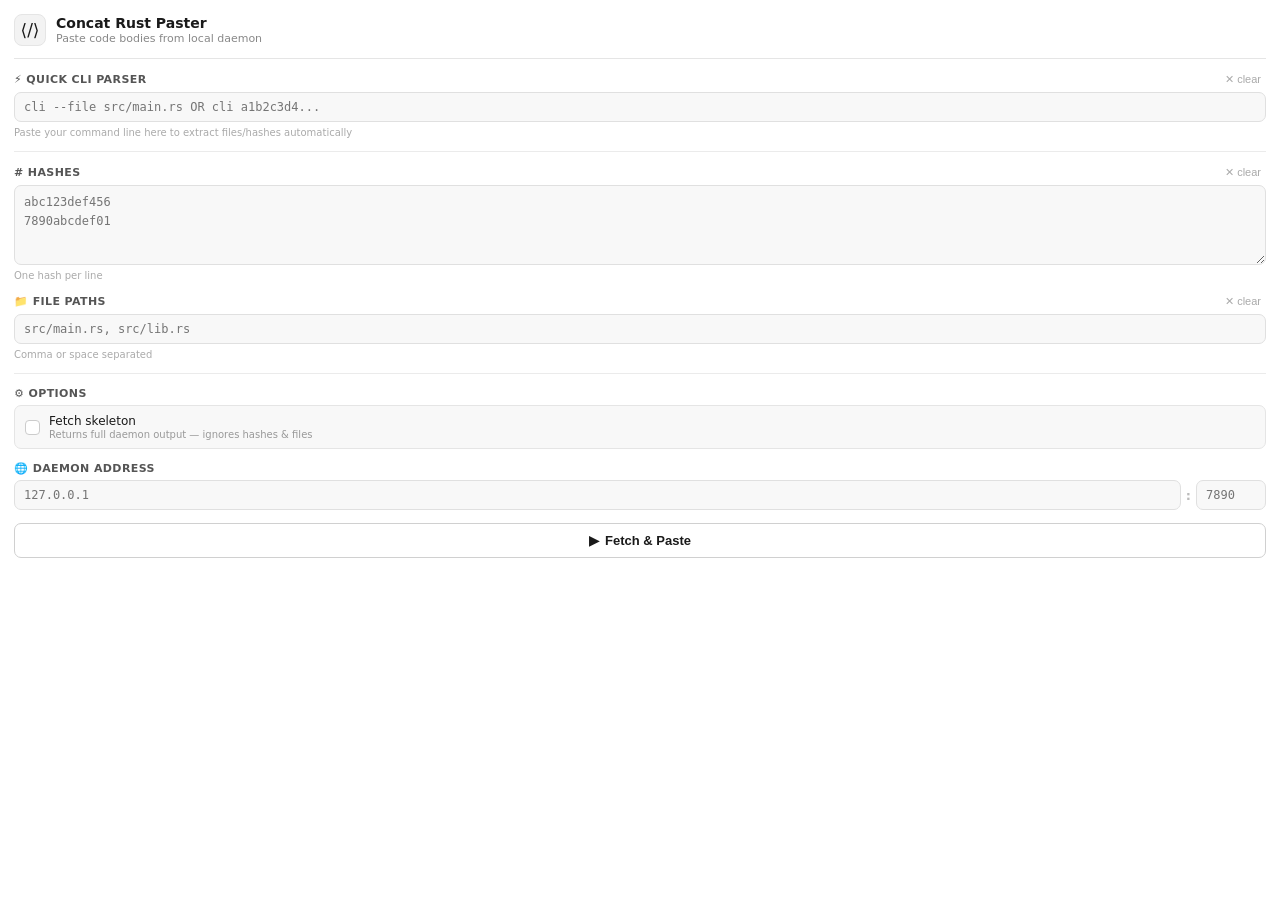
==== ext/sidepanel.html @ 9339d4d3 "feat: enhance browser extension path resolution and repository support - Implement `resolvePath` and" ====
<!DOCTYPE html>
<html>
<head>
  <meta charset="utf-8">
  <style>
    *, *::before, *::after { box-sizing: border-box; margin: 0; padding: 0; }
    body {
      font-family: system-ui, sans-serif;
      font-size: 13px;
      background: #fff;
      color: #1a1a1a;
      padding: 14px;
      display: flex;
      flex-direction: column;
      gap: 13px;
    }

    /* ── Header ── */
    .header {
      display: flex;
      align-items: center;
      gap: 10px;
      padding-bottom: 12px;
      border-bottom: 1px solid #e5e5e5;
    }
    .header-icon {
      width: 32px; height: 32px;
      border-radius: 8px;
      background: #f3f3f3;
      border: 1px solid #e5e5e5;
      display: flex; align-items: center; justify-content: center;
      font-size: 17px;
      flex-shrink: 0;
    }
    .header-title { font-size: 14px; font-weight: 600; }
    .header-sub   { font-size: 11px; color: #888; margin-top: 1px; }

    /* ── Section ── */
    .section { display: flex; flex-direction: column; gap: 5px; }
    .section-label {
      display: flex; justify-content: space-between; align-items: center;
    }
    .label {
      font-size: 11px; font-weight: 600;
      color: #555; text-transform: uppercase; letter-spacing: .4px;
    }
    .btn-clear {
      font-size: 11px; color: #aaa; cursor: pointer;
      border: none; background: none; padding: 2px 5px;
      border-radius: 4px; line-height: 1;
    }
    .btn-clear:hover { color: #555; background: #f0f0f0; }

    textarea, input[type="text"], input[type="number"] {
      width: 100%;
      background: #f8f8f8;
      border: 1px solid #e0e0e0;
      border-radius: 7px;
      padding: 7px 9px;
      font-size: 12px;
      font-family: 'Menlo', 'Consolas', monospace;
      color: #1a1a1a;
      outline: none;
      transition: border-color .15s, box-shadow .15s;
    }
    textarea { height: 80px; resize: vertical; line-height: 1.55; }
    textarea:focus, input:focus {
      border-color: #aaa;
      box-shadow: 0 0 0 2px rgba(0,0,0,0.06);
    }
    .field-hint { font-size: 10px; color: #aaa; }

    /* ── Daemon row ── */
    .addr-row { display: flex; align-items: center; gap: 5px; }
    .addr-row input[type="text"]   { flex: 1; min-width: 0; }
    .addr-row input[type="number"] { width: 70px; }
    .addr-sep { color: #bbb; flex-shrink: 0; font-weight: 600; }

    /* ── Skeleton toggle ── */
    .toggle-row {
      display: flex; align-items: center; gap: 9px;
      padding: 8px 10px;
      background: #f8f8f8;
      border: 1px solid #e5e5e5;
      border-radius: 7px;
      cursor: pointer;
      user-select: none;
    }
    .toggle-row:hover { background: #f0f0f0; }
    .toggle-box {
      width: 15px; height: 15px;
      border-radius: 4px;
      border: 1.5px solid #ccc;
      background: #fff;
      flex-shrink: 0;
      display: flex; align-items: center; justify-content: center;
      transition: background .15s, border-color .15s;
      font-size: 10px; color: #fff;
    }
    .toggle-box.checked { background: #333; border-color: #333; }
    .toggle-text { font-size: 12px; font-weight: 500; }
    .toggle-sub  { font-size: 10px; color: #999; margin-top: 1px; }

    /* ── Divider ── */
    .divider { height: 1px; background: #ebebeb; }

    /* ── Fetch button ── */
    .fetch-btn {
      width: 100%; padding: 9px;
      border: 1px solid #d0d0d0;
      border-radius: 7px;
      background: #fff;
      color: #1a1a1a;
      font-size: 13px; font-weight: 600;
      cursor: pointer;
      display: flex; align-items: center; justify-content: center; gap: 6px;
      transition: background .15s;
    }
    .fetch-btn:hover   { background: #f4f4f4; }
    .fetch-btn:active  { transform: scale(0.99); }
    .fetch-btn:disabled { opacity: .5; cursor: not-allowed; }

    /* ── Status box ── */
    .status-box {
      border-radius: 7px;
      padding: 8px 10px;
      font-size: 12px;
      line-height: 1.5;
      display: none;
    }
    .status-box.loading {
      display: flex; align-items: center; gap: 8px;
      background: #f5f5f5;
      border: 1px solid #e5e5e5;
      color: #666;
    }
    .status-box.success {
      display: block;
      background: #f0faf4;
      border: 1px solid #b2dfc4;
      color: #1d6b3e;
    }
    .status-box.error {
      display: block;
      background: #fff3f3;
      border: 1px solid #f5b8b8;
      color: #b03030;
    }
    .status-title { font-weight: 600; margin-bottom: 5px; }
    .status-items { display: flex; flex-direction: column; gap: 3px; }
    .status-item  { display: flex; align-items: center; gap: 5px; font-size: 11px; }

    .spinner {
      width: 12px; height: 12px;
      border: 1.5px solid #ccc;
      border-top-color: #888;
      border-radius: 50%;
      animation: spin .7s linear infinite;
      flex-shrink: 0;
    }
    @keyframes spin { to { transform: rotate(360deg); } }

    /* ── Dimmed state ── */
    .dimmed { opacity: .35; pointer-events: none; }
  </style>
</head>
<body>

  <!-- Header -->
  <div class="header">
    <div class="header-icon">⟨/⟩</div>
    <div>
      <div class="header-title" id="headerTitle">Concat Rust Paster</div>
      <div class="header-sub">Paste code bodies from local daemon</div>
    </div>
  </div>

  <!-- Quick Command Line Parser -->
  <div class="section">
    <div class="section-label">
      <span class="label">⚡ Quick CLI Parser</span>
      <button class="btn-clear" id="clearQuickCommand">✕ clear</button>
    </div>
    <input type="text" id="quickCommand" placeholder="cli --file src/main.rs OR cli a1b2c3d4..." spellcheck="false">
    <span class="field-hint">Paste your command line here to extract files/hashes automatically</span>
  </div>
  

  <div class="divider"></div>

  <!-- Hashes -->
  <div class="section" id="hashSection">
    <div class="section-label">
      <span class="label"># Hashes</span>
      <button class="btn-clear" id="clearHashes">✕ clear</button>
    </div>
    <textarea id="hashes" placeholder="abc123def456&#10;7890abcdef01" spellcheck="false"></textarea>
    <span class="field-hint">One hash per line</span>
  </div>

  <!-- Files -->
  <div class="section" id="fileSection">
    <div class="section-label">
      <span class="label">📁 File paths</span>
      <button class="btn-clear" id="clearFiles">✕ clear</button>
    </div>
    <input type="text" id="files" placeholder="src/main.rs, src/lib.rs" spellcheck="false">
    <span class="field-hint">Comma or space separated</span>
  </div>

  <div class="divider"></div>

  <!-- Skeleton toggle -->
  <div class="section">
    <span class="label">⚙ Options</span>
    <label class="toggle-row" id="skeletonRow">
      <div class="toggle-box" id="skeletonBox"></div>
      <div>
        <div class="toggle-text">Fetch skeleton</div>
        <div class="toggle-sub">Returns full daemon output — ignores hashes &amp; files</div>
      </div>
    </label>
  </div>

  <!-- Daemon address -->
  <div class="section">
    <span class="label">🌐 Daemon address</span>
    <div class="addr-row">
      <input type="text"   id="host" placeholder="127.0.0.1">
      <span class="addr-sep">:</span>
      <input type="number" id="port" placeholder="7890">
    </div>
  </div>

  <!-- Fetch button -->
  <button class="fetch-btn" id="fetchBtn">
    <span id="fetchBtnIcon">▶</span>
    <span id="fetchBtnLabel">Fetch &amp; Paste</span>
  </button>

  <!-- Status -->
  <div class="status-box" id="statusBox">
    <div class="spinner" id="spinner" style="display:none"></div>
    <div id="statusContent"></div>
  </div>

  <script src="sidepanel.js"></script>
</body>
</html>
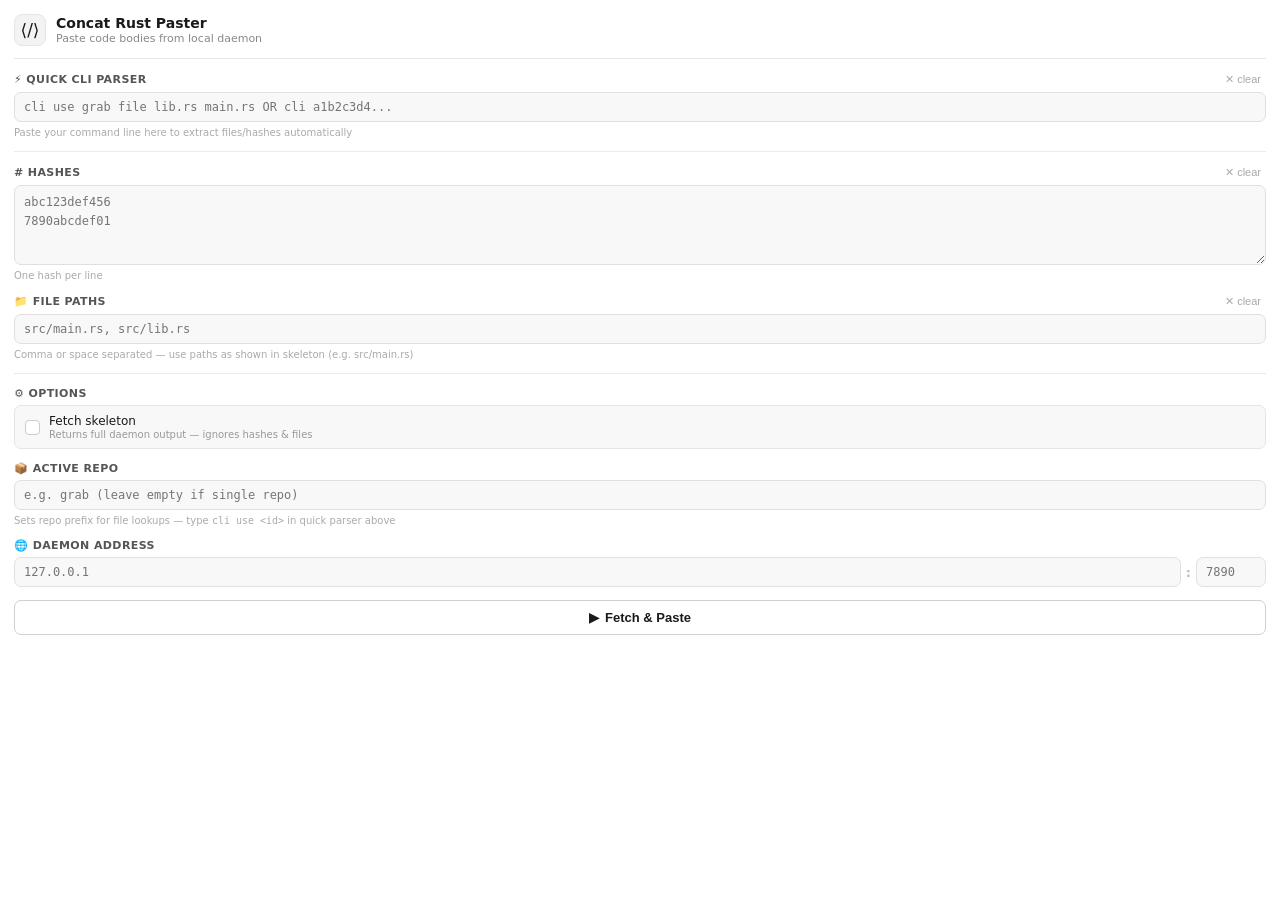
==== commit ff4bad79: "feat: improve browser extension path resolution and UI - Add "Active repo" input field and styling t" ====
--- a/ext/sidepanel.html
+++ b/ext/sidepanel.html
@@ -76,6 +76,11 @@
     .addr-row input[type="number"] { width: 70px; }
     .addr-sep { color: #bbb; flex-shrink: 0; font-weight: 600; }
 
+    /* ── Repo row ── */
+    .repo-row { display: flex; align-items: center; gap: 5px; }
+    .repo-row input[type="text"] { flex: 1; min-width: 0; }
+    .repo-hint { font-size: 10px; color: #aaa; }
+
     /* ── Skeleton toggle ── */
     .toggle-row {
       display: flex; align-items: center; gap: 9px;
@@ -181,10 +186,9 @@
       <span class="label">⚡ Quick CLI Parser</span>
       <button class="btn-clear" id="clearQuickCommand">✕ clear</button>
     </div>
-    <input type="text" id="quickCommand" placeholder="cli --file src/main.rs OR cli a1b2c3d4..." spellcheck="false">
+    <input type="text" id="quickCommand" placeholder="cli use grab file lib.rs main.rs OR cli a1b2c3d4..." spellcheck="false">
     <span class="field-hint">Paste your command line here to extract files/hashes automatically</span>
   </div>
-  
 
   <div class="divider"></div>
 
@@ -205,7 +209,7 @@
       <button class="btn-clear" id="clearFiles">✕ clear</button>
     </div>
     <input type="text" id="files" placeholder="src/main.rs, src/lib.rs" spellcheck="false">
-    <span class="field-hint">Comma or space separated</span>
+    <span class="field-hint">Comma or space separated — use paths as shown in skeleton (e.g. src/main.rs)</span>
   </div>
 
   <div class="divider"></div>
@@ -222,6 +226,15 @@
     </label>
   </div>
 
+  <!-- Active repo -->
+  <div class="section">
+    <span class="label">📦 Active repo</span>
+    <div class="repo-row">
+      <input type="text" id="activeRepo" placeholder="e.g. grab (leave empty if single repo)" spellcheck="false">
+    </div>
+    <span class="repo-hint">Sets repo prefix for file lookups — type <code>cli use &lt;id&gt;</code> in quick parser above</span>
+  </div>
+
   <!-- Daemon address -->
   <div class="section">
     <span class="label">🌐 Daemon address</span>
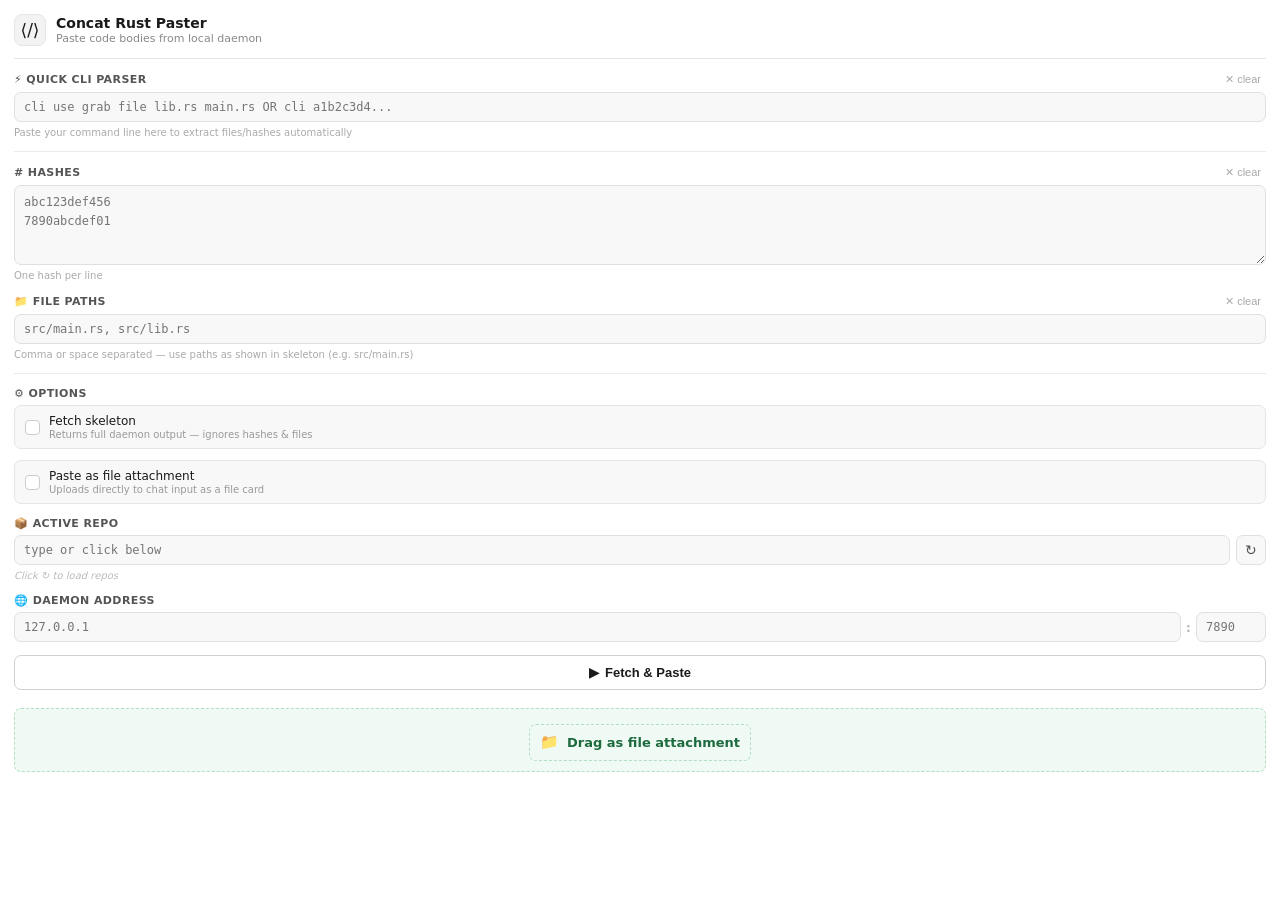
==== commit 2bc147ae: "feat: add paste as file attachment and drag-and-drop support - Implement programmatic file upload vi" ====
--- a/ext/sidepanel.html
+++ b/ext/sidepanel.html
@@ -76,10 +76,92 @@
     .addr-row input[type="number"] { width: 70px; }
     .addr-sep { color: #bbb; flex-shrink: 0; font-weight: 600; }
 
-    /* ── Repo row ── */
-    .repo-row { display: flex; align-items: center; gap: 5px; }
-    .repo-row input[type="text"] { flex: 1; min-width: 0; }
-    .repo-hint { font-size: 10px; color: #aaa; }
+    /* ── Repo section ── */
+    .repo-header { display: flex; align-items: center; gap: 6px; }
+    .repo-header input[type="text"] { flex: 1; min-width: 0; }
+    .btn-icon {
+      width: 30px; height: 30px;
+      border-radius: 7px;
+      border: 1px solid #e0e0e0;
+      background: #f8f8f8;
+      color: #555;
+      font-size: 14px;
+      cursor: pointer;
+      display: flex; align-items: center; justify-content: center;
+      flex-shrink: 0;
+      transition: background .15s, border-color .15s;
+    }
+    .btn-icon:hover { background: #eee; border-color: #ccc; }
+    .btn-icon:active { transform: scale(0.95); }
+    .btn-icon.spinning { pointer-events: none; opacity: 0.6; }
+
+    .drag-chip {
+      display: flex;
+      align-items: center;
+      justify-content: center;
+      gap: 8px;
+      padding: 10px;
+      margin-top: 5px;
+      background: #f0faf4;
+      border: 1.5px dashed #b2dfc4;
+      border-radius: 7px;
+      color: #1d6b3e;
+      font-weight: 600;
+      cursor: grab;
+      user-select: none;
+      transition: background .15s, border-color .15s;
+    }
+    .drag-chip:hover {
+      background: #e6f7ed;
+      border-color: #9cdcb4;
+    }
+    .drag-chip:active {
+      cursor: grabbing;
+    }
+    .drag-icon {
+      font-size: 15px;
+      line-height: 1;
+    }
+
+    .repo-chips {
+      display: flex;
+      flex-wrap: wrap;
+      gap: 5px;
+      min-height: 0;
+    }
+    .repo-chip {
+      display: inline-flex;
+      align-items: center;
+      gap: 4px;
+      padding: 4px 9px;
+      border-radius: 6px;
+      border: 1px solid #e0e0e0;
+      background: #f8f8f8;
+      font-size: 11px;
+      font-family: 'Menlo', 'Consolas', monospace;
+      color: #555;
+      cursor: pointer;
+      transition: background .15s, border-color .15s, color .15s;
+      user-select: none;
+    }
+    .repo-chip:hover { background: #eee; border-color: #bbb; }
+    .repo-chip.active {
+      background: #1a1a1a;
+      border-color: #1a1a1a;
+      color: #fff;
+    }
+    .repo-chip .chip-branch {
+      font-size: 9px;
+      color: #999;
+    }
+    .repo-chip.active .chip-branch {
+      color: #aaa;
+    }
+    .repo-chips-empty {
+      font-size: 10px;
+      color: #bbb;
+      font-style: italic;
+    }
 
     /* ── Skeleton toggle ── */
     .toggle-row {
@@ -215,24 +297,40 @@
   <div class="divider"></div>
 
   <!-- Skeleton toggle -->
-  <div class="section">
-    <span class="label">⚙ Options</span>
-    <label class="toggle-row" id="skeletonRow">
-      <div class="toggle-box" id="skeletonBox"></div>
-      <div>
-        <div class="toggle-text">Fetch skeleton</div>
-        <div class="toggle-sub">Returns full daemon output — ignores hashes &amp; files</div>
-      </div>
-    </label>
-  </div>
+
+<!-- Replace the options section in sidepanel.html -->
+<div class="section">
+  <span class="label">⚙ Options</span>
+  
+  <!-- Skeleton Toggle -->
+  <label class="toggle-row" id="skeletonRow">
+    <div class="toggle-box" id="skeletonBox"></div>
+    <div>
+      <div class="toggle-text">Fetch skeleton</div>
+      <div class="toggle-sub">Returns full daemon output — ignores hashes &amp; files</div>
+    </div>
+  </label>
+
+  <!-- Paste as File Toggle (New) -->
+  <label class="toggle-row" id="pasteFileRow" style="margin-top: 6px;">
+    <div class="toggle-box" id="pasteFileBox"></div>
+    <div>
+      <div class="toggle-text">Paste as file attachment</div>
+      <div class="toggle-sub">Uploads directly to chat input as a file card</div>
+    </div>
+  </label>
+</div>
 
   <!-- Active repo -->
   <div class="section">
     <span class="label">📦 Active repo</span>
-    <div class="repo-row">
-      <input type="text" id="activeRepo" placeholder="e.g. grab (leave empty if single repo)" spellcheck="false">
-    </div>
-    <span class="repo-hint">Sets repo prefix for file lookups — type <code>cli use &lt;id&gt;</code> in quick parser above</span>
+    <div class="repo-header">
+      <input type="text" id="activeRepo" placeholder="type or click below" spellcheck="false">
+      <button class="btn-icon" id="refreshRepos" title="Fetch repos from daemon">↻</button>
+    </div>
+    <div class="repo-chips" id="repoChips">
+      <span class="repo-chips-empty">Click ↻ to load repos</span>
+    </div>
   </div>
 
   <!-- Daemon address -->
@@ -251,6 +349,14 @@
     <span id="fetchBtnLabel">Fetch &amp; Paste</span>
   </button>
 
+  <div id="dragChip" class="drag-chip" draggable="true">
+  <!-- Drag Chip (Draggable File) -->
+  <div id="dragChip" class="drag-chip" draggable="true">
+    <span class="drag-icon">📁</span>
+    <span id="dragChipLabel">Drag as file attachment</span>
+  </div>
+
+
   <!-- Status -->
   <div class="status-box" id="statusBox">
     <div class="spinner" id="spinner" style="display:none"></div>
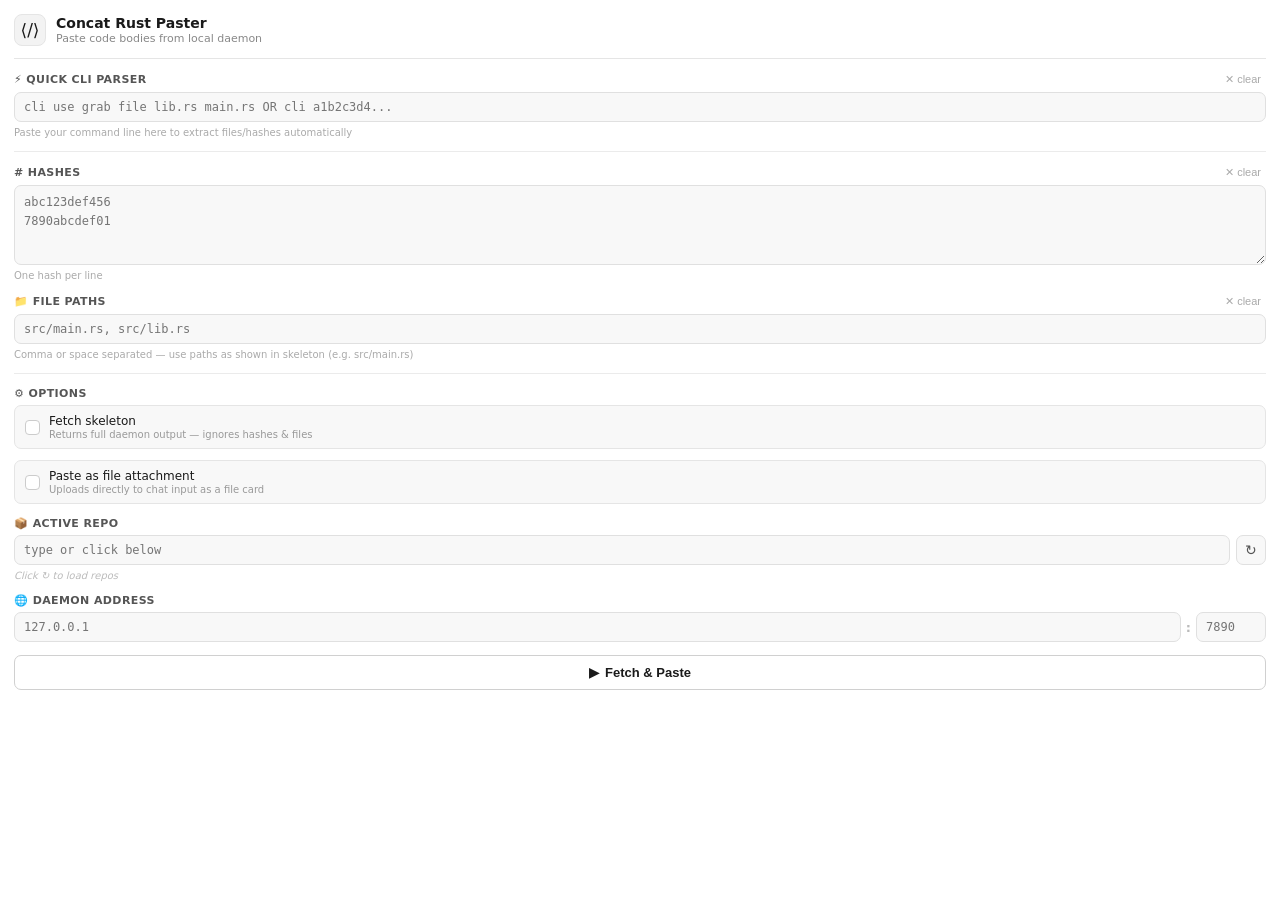
==== commit 0d09b8c7: "refactor: remove drag-chip element from sidepanel - Remove draggable file attachment chip from `side" ====
--- a/ext/sidepanel.html
+++ b/ext/sidepanel.html
@@ -349,13 +349,6 @@
     <span id="fetchBtnLabel">Fetch &amp; Paste</span>
   </button>
 
-  <div id="dragChip" class="drag-chip" draggable="true">
-  <!-- Drag Chip (Draggable File) -->
-  <div id="dragChip" class="drag-chip" draggable="true">
-    <span class="drag-icon">📁</span>
-    <span id="dragChipLabel">Drag as file attachment</span>
-  </div>
-
 
   <!-- Status -->
   <div class="status-box" id="statusBox">
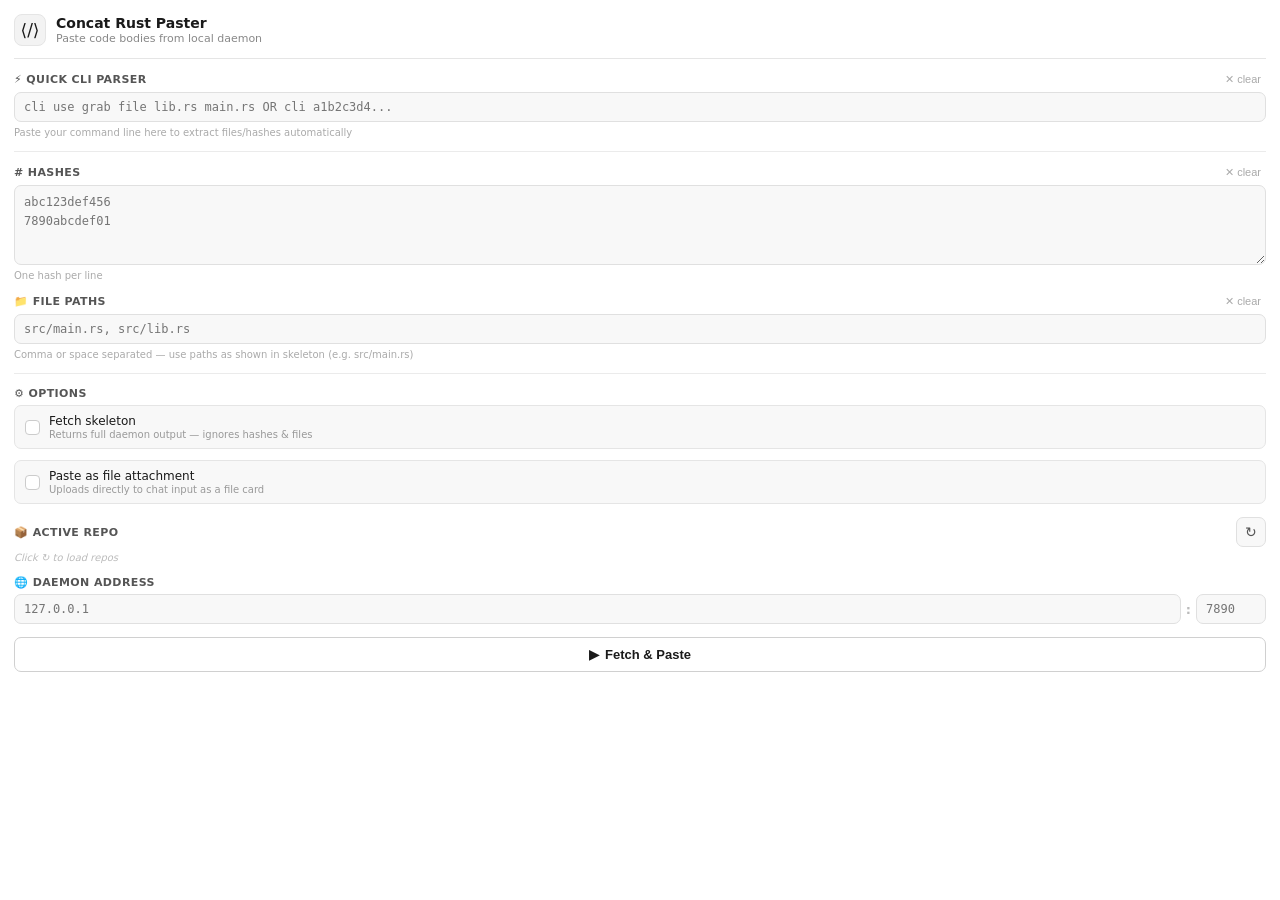
==== commit bb97351f: "feat: enhance active repository management and CLI interactivity - Implement interactive repo select" ====
--- a/ext/sidepanel.html
+++ b/ext/sidepanel.html
@@ -77,8 +77,6 @@
     .addr-sep { color: #bbb; flex-shrink: 0; font-weight: 600; }
 
     /* ── Repo section ── */
-    .repo-header { display: flex; align-items: center; gap: 6px; }
-    .repo-header input[type="text"] { flex: 1; min-width: 0; }
     .btn-icon {
       width: 30px; height: 30px;
       border-radius: 7px;
@@ -94,34 +92,6 @@
     .btn-icon:hover { background: #eee; border-color: #ccc; }
     .btn-icon:active { transform: scale(0.95); }
     .btn-icon.spinning { pointer-events: none; opacity: 0.6; }
-
-    .drag-chip {
-      display: flex;
-      align-items: center;
-      justify-content: center;
-      gap: 8px;
-      padding: 10px;
-      margin-top: 5px;
-      background: #f0faf4;
-      border: 1.5px dashed #b2dfc4;
-      border-radius: 7px;
-      color: #1d6b3e;
-      font-weight: 600;
-      cursor: grab;
-      user-select: none;
-      transition: background .15s, border-color .15s;
-    }
-    .drag-chip:hover {
-      background: #e6f7ed;
-      border-color: #9cdcb4;
-    }
-    .drag-chip:active {
-      cursor: grabbing;
-    }
-    .drag-icon {
-      font-size: 15px;
-      line-height: 1;
-    }
 
     .repo-chips {
       display: flex;
@@ -296,36 +266,33 @@
 
   <div class="divider"></div>
 
-  <!-- Skeleton toggle -->
-
-<!-- Replace the options section in sidepanel.html -->
-<div class="section">
-  <span class="label">⚙ Options</span>
-  
-  <!-- Skeleton Toggle -->
-  <label class="toggle-row" id="skeletonRow">
-    <div class="toggle-box" id="skeletonBox"></div>
-    <div>
-      <div class="toggle-text">Fetch skeleton</div>
-      <div class="toggle-sub">Returns full daemon output — ignores hashes &amp; files</div>
-    </div>
-  </label>
-
-  <!-- Paste as File Toggle (New) -->
-  <label class="toggle-row" id="pasteFileRow" style="margin-top: 6px;">
-    <div class="toggle-box" id="pasteFileBox"></div>
-    <div>
-      <div class="toggle-text">Paste as file attachment</div>
-      <div class="toggle-sub">Uploads directly to chat input as a file card</div>
-    </div>
-  </label>
-</div>
+  <!-- Options -->
+  <div class="section">
+    <span class="label">⚙ Options</span>
+
+    <!-- Skeleton Toggle -->
+    <label class="toggle-row" id="skeletonRow">
+      <div class="toggle-box" id="skeletonBox"></div>
+      <div>
+        <div class="toggle-text">Fetch skeleton</div>
+        <div class="toggle-sub">Returns full daemon output — ignores hashes &amp; files</div>
+      </div>
+    </label>
+
+    <!-- Paste as File Toggle -->
+    <label class="toggle-row" id="pasteFileRow" style="margin-top: 6px;">
+      <div class="toggle-box" id="pasteFileBox"></div>
+      <div>
+        <div class="toggle-text">Paste as file attachment</div>
+        <div class="toggle-sub">Uploads directly to chat input as a file card</div>
+      </div>
+    </label>
+  </div>
 
   <!-- Active repo -->
   <div class="section">
-    <span class="label">📦 Active repo</span>
-    <div class="repo-header">
-      <input type="text" id="activeRepo" placeholder="type or click below" spellcheck="false">
+    <div class="section-label">
+      <span class="label">📦 Active repo</span>
       <button class="btn-icon" id="refreshRepos" title="Fetch repos from daemon">↻</button>
     </div>
     <div class="repo-chips" id="repoChips">
@@ -349,7 +316,6 @@
     <span id="fetchBtnLabel">Fetch &amp; Paste</span>
   </button>
 
-
   <!-- Status -->
   <div class="status-box" id="statusBox">
     <div class="spinner" id="spinner" style="display:none"></div>
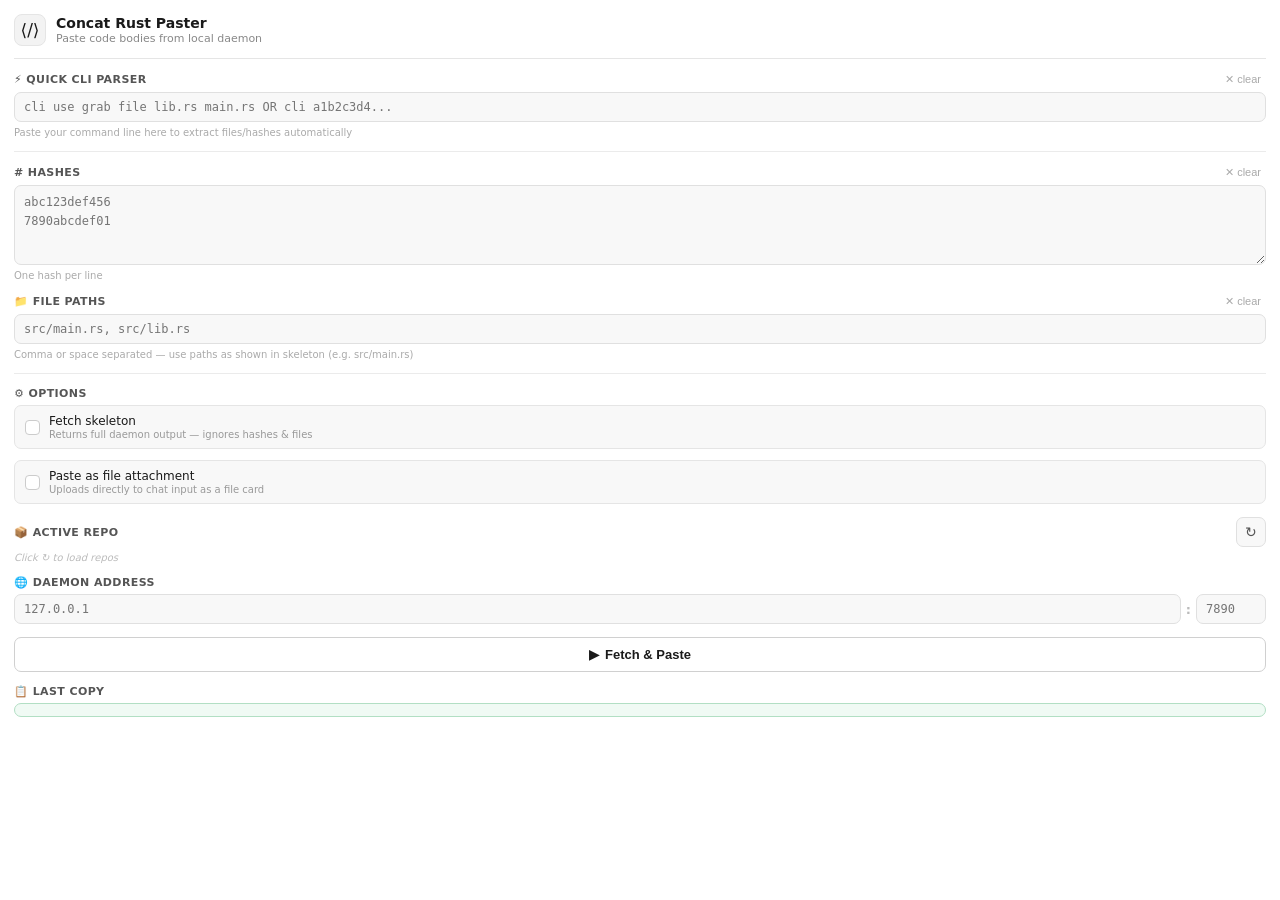
==== commit 8983b958: "feat: implement copy detection and improve paste logic - Add copy event detection for `ds-floating-c" ====
--- a/ext/sidepanel.html
+++ b/ext/sidepanel.html
@@ -219,6 +219,132 @@
 
     /* ── Dimmed state ── */
     .dimmed { opacity: .35; pointer-events: none; }
+
+    /* ══════════════════════════════════════════════════════════════
+       ── Dark Theme (Auto-detects OS/Browser setting) ──
+       ══════════════════════════════════════════════════════════════ */
+    @media (prefers-color-scheme: dark) {
+      body {
+        background: #1a1a1a;
+        color: #e0e0e0;
+      }
+      .header {
+        border-bottom-color: #333;
+      }
+      .header-icon {
+        background: #2a2a2a;
+        border-color: #3a3a3a;
+      }
+      .header-sub {
+        color: #888;
+      }
+      .label {
+        color: #aaa;
+      }
+      .btn-clear {
+        color: #666;
+      }
+      .btn-clear:hover {
+        color: #bbb;
+        background: #2a2a2a;
+      }
+      textarea, input[type="text"], input[type="number"] {
+        background: #242424;
+        border-color: #3a3a3a;
+        color: #e0e0e0;
+      }
+      textarea:focus, input:focus {
+        border-color: #666;
+        box-shadow: 0 0 0 2px rgba(255,255,255,0.06);
+      }
+      .field-hint {
+        color: #666;
+      }
+      .addr-sep {
+        color: #555;
+      }
+      .btn-icon {
+        border-color: #3a3a3a;
+        background: #242424;
+        color: #aaa;
+      }
+      .btn-icon:hover {
+        background: #333;
+        border-color: #555;
+      }
+      .repo-chip {
+        border-color: #3a3a3a;
+        background: #242424;
+        color: #aaa;
+      }
+      .repo-chip:hover {
+        background: #333;
+        border-color: #555;
+      }
+      .repo-chip.active {
+        background: #e0e0e0;
+        border-color: #e0e0e0;
+        color: #1a1a1a;
+      }
+      .repo-chip .chip-branch {
+        color: #666;
+      }
+      .repo-chip.active .chip-branch {
+        color: #555;
+      }
+      .repo-chips-empty {
+        color: #555;
+      }
+      .toggle-row {
+        background: #242424;
+        border-color: #3a3a3a;
+      }
+      .toggle-row:hover {
+        background: #2d2d2d;
+      }
+      .toggle-box {
+        border-color: #555;
+        background: #1a1a1a;
+      }
+      .toggle-box.checked {
+        background: #e0e0e0;
+        border-color: #e0e0e0;
+        color: #1a1a1a;
+      }
+      .toggle-sub {
+        color: #666;
+      }
+      .divider {
+        background: #333;
+      }
+      .fetch-btn {
+        border-color: #3a3a3a;
+        background: #242424;
+        color: #e0e0e0;
+      }
+      .fetch-btn:hover {
+        background: #2d2d2d;
+      }
+      .status-box.loading {
+        background: #242424;
+        border-color: #3a3a3a;
+        color: #aaa;
+      }
+      .status-box.success {
+        background: #132613;
+        border-color: #2d5a2d;
+        color: #6bc76b;
+      }
+      .status-box.error {
+        background: #2e1a1a;
+        border-color: #5a2d2d;
+        color: #e06060;
+      }
+      .spinner {
+        border-color: #3a3a3a;
+        border-top-color: #aaa;
+      }
+    }
   </style>
 </head>
 <body>
@@ -322,6 +448,12 @@
     <div id="statusContent"></div>
   </div>
 
+<!-- ─── Copy Detection Info ─── -->
+<div class="section" id="copyInfoSection" hidden>
+  <div class="label">📋 Last Copy</div>
+  <div id="copyInfoContent" class="status-box success" style="display: block; padding: 6px 10px; font-size: 12px;"></div>
+</div>
+
   <script src="sidepanel.js"></script>
 </body>
 </html>
